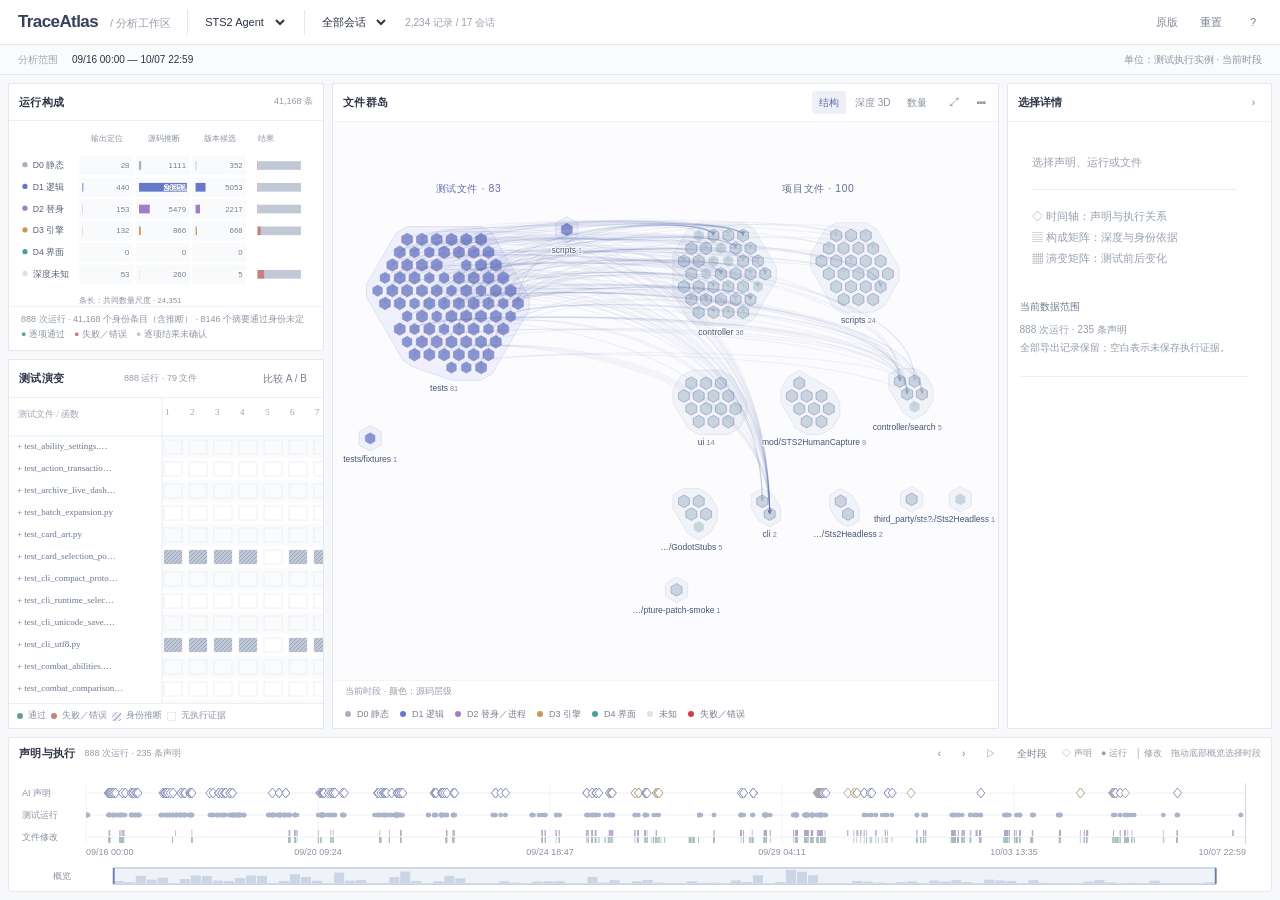
==== TraceAtlas/review.html @ f857d5bc "第一轮修改 第一轮修改" ====
<!doctype html>
<html lang="zh-CN">
<head>
  <meta charset="utf-8"><meta name="viewport" content="width=device-width,initial-scale=1">
  <title>TraceAtlas · Analysis Workspace</title>
  <link rel="stylesheet" href="style.css"><link rel="stylesheet" href="redesign.css"><link rel="stylesheet" href="review.css">
</head>
<body class="review-workspace">
  <header class="review-top"><a class="wordmark" href="review.html">TraceAtlas<span> / 分析工作区</span></a><select id="review-dataset" aria-label="数据集"><option value="sts2">STS2 Agent</option><option value="sszx">sszx_vs_zz</option></select><select id="review-session" aria-label="会话"></select><span id="data-counts"></span><div class="top-spacer"></div><a href="index.html" id="original-link">原版</a><button id="review-reset">重置</button><button id="review-help" aria-label="操作说明">?</button></header>
  <div class="review-context"><span class="context-label">分析范围</span><span id="scope-label">全部运行</span><span id="selection-label"></span><button id="clear-selection" hidden>清除选择 ×</button><span class="context-unit" id="unit-label"></span></div>
  <main class="research-grid">
    <section class="panel composition-panel"><div class="head"><h2>运行构成</h2><span id="composition-total"></span><button class="quiet" id="clear-filter" hidden>清除筛选</button></div><div id="composition"></div><div class="composition-foot" id="composition-note"></div></section>
    <section class="panel evolution-panel"><div class="head"><h2>测试演变</h2><span id="evolution-count"></span><button class="quiet" id="compare-toggle">比较 A / B</button></div><div id="comparison" hidden></div><div id="evolution" class="evolution-scroll" tabindex="0" aria-label="测试与运行矩阵，滚动查看更多运行"></div><div class="matrix-key"><i class="dot pass"></i>通过 <i class="dot fail"></i>失败／错误 <i class="matrix-inferred"></i>身份推断 <i class="matrix-empty"></i>无执行证据</div></section>
    <section class="panel map-panel"><div class="head"><h2>文件群岛</h2><span id="map-caption"></span><div class="top-spacer"></div><div class="map-modes"><button data-map-mode="structure" aria-pressed="true">结构</button><button data-map-mode="depth" aria-pressed="false">深度 3D</button><button data-map-mode="count" aria-pressed="false">数量</button></div><button id="map-zoom" class="quiet" title="放大地图">⤢</button><details class="map-options"><summary aria-label="地图显示设置">⋯</summary><div><label><input id="show-refs" type="checkbox" checked>引用关系</label><label><input id="show-types" type="checkbox" checked>类型颜色</label><button id="map-fit">适配地图</button><button id="clear-file">取消文件选择</button></div></details></div><div class="plot-scroll map-scroll" id="file-map"></div><div id="map-metric-caption"></div><div id="map-profile" hidden></div><div class="foot" id="map-legend"></div></section>
    <section class="panel inspector-panel"><div class="head"><h2>选择详情</h2><span id="detail-kind"></span><button id="inspector-toggle" class="quiet" title="收起详情">›</button></div><div id="detail"></div></section>
    <section class="panel time-panel"><div class="head"><h2>声明与执行</h2><span id="timeline-range"></span><div class="top-spacer"></div><button id="time-previous" class="quiet" title="上一条声明">‹</button><button id="time-next" class="quiet" title="下一条声明">›</button><button id="map-play" class="quiet" title="按运行播放">▷</button><button id="time-all" class="quiet">全时段</button><span class="time-legend">◇ 声明　● 运行　│ 修改　拖动底部概览选择时段</span></div><div id="timeline"></div><div id="time-overview" tabindex="0" aria-label="拖动选择时间范围"></div></section>
  </main>
  <div id="chart-tooltip" class="chart-tooltip" hidden></div>
  <dialog id="review-guide"><div class="head"><h2>分析工作区</h2><button id="close-help">关闭</button></div><div class="guide-content"><p>底部拖动概览选择时段，点菱形查看 AI 声明，点运行选择一批执行记录。声明与运行的连接表示候选关系。</p><p>左上矩阵：行表示测试深度，列表示身份依据，条长为实例数。点格子联动地图；未知深度不会归入 D0。</p><p>左下矩阵：列是按时间排序的运行，行按文件聚合。点行名展开函数，点列选择运行，Shift＋点列设为 A。斜线表示推断身份，空白表示没有该条执行证据。</p><p>选中地图文件后，构成图和演变矩阵显示与它相关的测试。右侧显示相同口径的摘要、实例和引用来源。</p><p>数量单位：实例 = 一次运行中的测试身份条目；同一身份重复运行重复计数。集合比较按测试名去重。源码或邻近版本推断不证明该实例通过；静态调用也不等于动态覆盖。</p><p>尚未定位身份的摘要数量单独列出。新版本保留所有可关联到当前项目轮次的声明，不要求声明先映射到地图。</p></div></dialog>
  <noscript>请启用 JavaScript。</noscript>
  <script src="dataset.js"></script><script src="dataset-sts2.js"></script><script src="pytest-depth-data.js"></script>
  <script src="model.js"></script><script src="test-evidence.js"></script><script src="atlas.js"></script><script src="map-3d.js"></script><script src="map-view.js"></script><script src="review-data.js"></script><script src="review-app.js"></script>
</body></html>
---- TraceAtlas/style.css ----
:root{color-scheme:light;--ink:#20283b;--muted:#57647b;--line:#dce1ea;--paper:#fff;--bg:#f2f4f8;--brand:#454bb2;--brand-bg:#eeeffd;--edit:#7955c4;--pass:#0d8466;--fail:#bf3c49;--blocked:#b5650b;--unknown:#788294;--pending:#3573bb;--mixed:#996014;--skipped:#737283;--mono:Consolas,"Cascadia Mono",monospace}
*{box-sizing:border-box}
body{margin:0;background:var(--bg);color:var(--ink);font:14px/1.5 "Segoe UI","Microsoft YaHei",sans-serif}
button,select,input{font:inherit}
button,select,input[type=search]{min-height:34px;border:1px solid var(--line);color:var(--ink);border-radius:7px;background:#fff;padding:4px 10px}
button{cursor:pointer}button:hover{border-color:var(--brand);background:var(--brand-bg)}button:disabled{opacity:.55;cursor:default}
button:focus-visible,select:focus-visible,input:focus-visible,summary:focus-visible,[role=button]:focus-visible{outline:2px solid var(--brand);outline-offset:2px}
[hidden]{display:none!important}
h1,h2,h3,p{margin:0}h1{font-size:21px;line-height:1.22}h2{font-size:17px}h3{font-size:14px}
p,.muted{color:var(--muted)}
.top{background:#202741;color:white;display:flex;justify-content:space-between;gap:12px;align-items:center;padding:14px max(20px,calc((100vw - 1560px)/2));border-bottom:3px solid #767be0}
.brand,.top-right,.controls,.record-controls{display:flex;align-items:center;gap:10px}.brand p{color:#c4cae5;font-size:12px}.brand-mark{display:grid;place-items:center;background:#3c4670;border-radius:10px;width:40px;height:40px;font-size:25px}.top-right{flex-wrap:wrap;justify-content:flex-end}.top-right button{background:#303955;border-color:#5d6787;color:white}.live{font-size:12px;color:#c4cae5}
main{max-width:1600px;margin:auto;padding:16px 20px 28px}
.summary{display:grid;grid-template-columns:repeat(5,1fr);gap:10px;margin-bottom:14px}.metric{border:1px solid var(--line);border-radius:10px;background:var(--paper);padding:10px 14px;min-width:0}.metric strong{display:block;font-size:24px;line-height:1.16;font-variant-numeric:tabular-nums}.metric span{font-size:12px;color:var(--muted)}
.panel{background:var(--paper);border:1px solid var(--line);border-radius:12px;min-width:0;overflow:hidden}.head{display:flex;justify-content:space-between;gap:10px;align-items:flex-start;padding:12px 15px;border-bottom:1px solid var(--line)}.head p{font-size:12px;margin-top:2px}.controls{justify-content:flex-end;flex-wrap:wrap}.controls label{font-size:12px;color:var(--muted);white-space:nowrap}.controls select{max-width:180px}
.plot-scroll{overflow:auto;background:#fcfcfe}.plot-scroll svg{min-width:760px;display:block;width:100%;height:auto}.map-scroll{max-height:480px}.map-scroll svg{min-width:450px}
.foot{display:flex;gap:8px 15px;align-items:center;flex-wrap:wrap;border-top:1px solid var(--line);padding:8px 15px;color:var(--muted);font-size:12px}
.key{display:inline-flex;align-items:center;gap:6px;white-space:nowrap}.swatch{width:11px;height:11px;border-radius:50%;background:var(--unknown);display:inline-block}.swatch.edit{width:4px;height:12px;background:var(--edit);border-radius:2px}.swatch.other{width:6px;height:6px;background:#a7b2c4}.swatch.target{background:#5262c9}.swatch.diagnostic{background:#d69e45}.swatch.pin{border:2px solid #327da5;background:transparent}.swatch.mention{background:#e1e6ed}.swatch.outline{border:2px solid var(--edit);background:transparent}
.pass{--tone:var(--pass)}.fail{--tone:var(--fail)}.blocked{--tone:var(--blocked)}.unknown{--tone:var(--unknown)}.pending{--tone:var(--pending)}.mixed{--tone:var(--mixed)}.skipped{--tone:var(--skipped)}
.swatch.pass,.swatch.fail,.swatch.blocked,.swatch.pending,.swatch.mixed,.swatch.skipped{background:var(--tone)}
.status{display:inline-flex;gap:5px;align-items:center;font-size:12px;font-weight:650;color:var(--tone)}.status::before{content:"";width:8px;height:8px;border-radius:50%;background:var(--tone)}
.workbench{display:grid;grid-template-columns:minmax(0,1.12fr) minmax(0,1fr);gap:14px;margin-top:14px;align-items:start}.detail-panel{margin-top:14px}
.events-panel{border-top:1px solid var(--line)}summary{cursor:pointer;padding:10px 15px;font-weight:600}summary span{color:var(--muted);font-weight:400;font-size:12px}.record-controls{padding:0 15px 8px;flex-wrap:wrap}.record-controls input{flex:1;min-width:200px}.records-list{max-height:340px;overflow:auto;border-top:1px solid var(--line)}.record{display:grid;grid-template-columns:minmax(78px,auto) minmax(90px,auto) 1fr;gap:10px;text-align:left;border:0;border-bottom:1px solid #eceff4;border-radius:0;width:100%;padding:6px 15px;min-height:30px}.record span:last-child{white-space:nowrap;text-overflow:ellipsis;overflow:hidden;color:var(--muted)}.record .rec-key{font:12px var(--mono);align-self:center}.record.selected,.run-card.selected{background:var(--brand-bg);border-color:#9a9fe4}
.matrix{padding:10px 14px;max-height:440px;overflow:auto}.matrix-scroll{overflow:auto}.matrix table{width:100%;border-collapse:collapse;min-width:380px}.matrix th,.matrix td{padding:6px 8px;border-bottom:1px solid #eceff5;text-align:left;vertical-align:top;font-size:12px}.matrix th{font-weight:650;white-space:nowrap}.matrix td button{font-size:12px;min-height:27px;padding:1px 7px}.group-name{max-width:220px;overflow-wrap:anywhere}.micro{display:flex;gap:4px;align-items:center;flex-wrap:wrap;min-width:65px}.micro i{width:7px;height:10px;border-radius:2px;background:var(--tone);display:block}.micro b{margin-left:3px}.section-label{font-weight:650;margin:0 0 7px}.run-strip{display:flex;align-items:stretch;gap:8px;overflow:auto;padding:1px 1px 7px}.run-card{min-width:100px;text-align:left;display:grid;gap:3px}.run-card.pinned{box-shadow:inset 0 -3px #327da5}.run-card .ref{font:12px var(--mono);color:var(--muted)}.matrix-actions{display:flex;align-items:center;gap:8px;margin:6px 0;flex-wrap:wrap}
.change.same{background:#eef2f7}.change.changed{background:#fff1d8;color:#7a4800}.change.unknown{background:repeating-linear-gradient(135deg,#fafbfe 0 5px,#eceff5 5px 7px)}.change{display:inline-block;padding:2px 5px;border-radius:4px;white-space:nowrap}.cell-value{max-width:250px;overflow-wrap:anywhere}.observations td:first-child{min-width:170px}.notice,.empty{padding:12px 15px;color:var(--muted)}.matrix .empty{padding:6px 0}.section-note{font-size:12px;margin:6px 0 8px}
.detail{padding:12px 15px}.detail-grid{display:grid;grid-template-columns:repeat(3,minmax(0,1fr));gap:8px;margin:9px 0}.fact{padding:8px;background:#f4f6fa;border-radius:6px;min-width:0;overflow-wrap:anywhere}.fact span{display:block;font-size:12px;color:var(--muted)}.detail details{margin:7px 0;border:1px solid var(--line);border-radius:7px}.detail summary{padding:7px 10px}.detail pre{padding:9px 11px;margin:0;max-height:320px;overflow:auto;background:#f5f7fb;white-space:pre-wrap;overflow-wrap:anywhere;font:12px/1.55 var(--mono)}.detail ul{margin:8px 0;padding-left:20px}.detail .controls{justify-content:flex-start}.file-list{max-height:245px;overflow:auto}.file-list button{max-width:100%;overflow-wrap:anywhere}
svg text{font:12px "Segoe UI","Microsoft YaHei",sans-serif;fill:var(--muted);user-select:none}svg .axis{font:11px var(--mono)}svg .row-name{fill:var(--ink);font-weight:650}svg .click{cursor:pointer}svg .click:hover .mark,svg .click:focus-visible .mark{stroke:#202741;stroke-width:1.7}svg .group-label{font-size:11px;font-weight:700;fill:#273656}svg .file-cell:hover,svg .file-cell:focus-visible{stroke:#11172b;stroke-width:2.7}
dialog{border:1px solid var(--line);border-radius:12px;width:min(560px,90vw);padding:0 0 10px;box-shadow:0 15px 60px #21294950}dialog::backdrop{background:#18203a70}dialog p{padding:9px 15px}footer{font-size:12px;color:var(--muted);margin-top:13px}
@media(max-width:1000px){.head{flex-wrap:wrap}.controls{justify-content:flex-start}.workbench{grid-template-columns:1fr}}
@media(max-width:640px){main{padding:11px}.top{padding:10px}.summary{grid-template-columns:repeat(2,1fr);gap:6px}.metric{padding:8px}.metric strong{font-size:19px}.detail-grid{grid-template-columns:1fr}.record{grid-template-columns:72px 75px 1fr}.head{padding:10px}.top-right{gap:5px}}

/* Desktop workbench: the browser is the canvas; long content scrolls within panels. */
html,body{height:100%;height:100dvh;overflow:hidden}
body{display:flex;flex-direction:column}
.top{flex:0 0 52px;min-height:52px;padding:7px 16px}
.brand-mark{width:33px;height:33px;font-size:23px}
h1{font-size:18px}.brand p{font-size:11px}
main{flex:1;min-height:0;width:100%;max-width:none;margin:0;padding:9px 12px 7px;display:grid;gap:8px;grid-template-columns:minmax(0,1.22fr) minmax(0,1fr) minmax(0,.92fr);grid-template-rows:48px minmax(0,1.06fr) minmax(0,1fr) 17px;grid-template-areas:"summary summary summary" "timeline timeline timeline" "compare map detail" "footer footer footer"}
.summary{grid-area:summary;margin:0;gap:8px;grid-template-columns:repeat(5,minmax(0,1fr))}
.metric{padding:5px 11px;border-radius:8px;display:flex;gap:10px;align-items:center}.metric strong{font-size:22px;flex-shrink:0}.metric span{font-size:11px;line-height:1.35}
.workbench{display:contents}
.timeline-panel{grid-area:timeline}.compare-panel{grid-area:compare}.map-panel{grid-area:map}.detail-panel{grid-area:detail;margin:0}
.panel{min-height:0;display:flex;flex-direction:column;border-radius:9px}
.panel>.head{flex:none;padding:7px 10px;gap:8px;flex-wrap:nowrap;min-height:48px}
.head>div:first-child{min-width:0}.head h2{font-size:14px;white-space:nowrap}.head p{font-size:11px;margin:1px 0 0;line-height:1.35}
.controls{gap:6px}.controls select{max-width:166px;font-size:12px}.controls label{font-size:11px}
button,select,input[type=search]{min-height:28px;padding:3px 7px;font-size:12px}
.panel-tools{display:flex;gap:4px;flex-shrink:0;align-items:center}
.panel-tools>button{font-size:11px;white-space:nowrap}
.icon-button{min-width:25px;width:25px;padding:1px;font-weight:650}
.plot-scroll{min-height:0;flex:1;overscroll-behavior:contain;scrollbar-gutter:stable}
#plot svg{min-width:850px}
.map-scroll{max-height:none}.map-scroll svg{min-width:340px}
.foot{flex:none;padding:4px 9px;gap:3px 10px;font-size:11px;line-height:1.35}
.events-panel{flex:none;max-height:52%;overflow:auto;overscroll-behavior:contain}
.events-panel>summary{padding:4px 10px;font-size:12px}
.records-list{max-height:140px}.record-controls{padding:0 10px 5px}.record{padding:4px 10px}
#compare,#detail{flex:1;min-height:0;overflow:auto;overscroll-behavior:contain;scrollbar-gutter:stable}
.matrix{max-height:none;overflow:visible;padding:8px 10px}
.matrix table{min-width:310px}.matrix th,.matrix td{padding:4px 5px;font-size:11px}
.run-card{min-width:87px;padding:4px 6px}.run-card .ref{font-size:11px}.run-card small{font-size:11px}.section-note{font-size:11px}
.detail{padding:8px 10px}.detail-grid{grid-template-columns:1fr;gap:5px;margin:7px 0}.fact{padding:5px 7px;font-size:12px}.fact span{font-size:11px}.detail pre{max-height:170px;font-size:11px}.detail .controls{flex-wrap:wrap}
.detail .controls h3{font-size:12px}.detail .controls span{font-size:11px}.detail details{margin:5px 0}
.empty{font-size:12px;padding:10px}
footer{grid-area:footer;margin:0;font-size:11px;line-height:17px;white-space:nowrap;overflow:hidden;text-overflow:ellipsis}
dialog{width:min(800px,92vw);max-height:88dvh;overflow:hidden;padding:0;display:none;flex-direction:column}
dialog[open]{display:flex}
dialog .head{padding:10px 14px;align-items:center}
dialog form{flex:none}.guide-tabs{display:flex;gap:6px;padding:9px 14px;border-bottom:1px solid var(--line);flex-wrap:wrap;flex:none}
.guide-tabs button[aria-pressed=true]{background:var(--brand);color:white;border-color:var(--brand)}
.guide-content{padding:12px 16px 18px;overflow:auto;min-height:0;font-size:13px}
.guide-content h3{margin:0 0 7px;font-size:15px}.guide-content p{padding:0;margin:8px 0;color:var(--ink)}
.guide-content ol{padding-left:21px;margin:8px 0}.guide-content li{margin:6px 0}
.guide-content table{border-collapse:collapse;width:100%;margin:9px 0}.guide-content th,.guide-content td{border-bottom:1px solid var(--line);text-align:left;padding:7px 8px;vertical-align:top}.guide-content th{background:#f4f6fa}
.guide-content .guide-note{border-left:3px solid var(--brand);background:#f1f2fc;padding:8px 11px;color:#3b4662}
.legend-mark{display:inline-flex;width:14px;height:14px;border-radius:50%;align-items:center;justify-content:center;font-size:10px;font-weight:700;color:white;vertical-align:middle;margin-right:5px;background:var(--tone,var(--unknown))}
.legend-mark.unknown{background:white;border:1.5px solid var(--unknown)}
.legend-edit{display:inline-block;width:4px;height:14px;background:var(--edit);border-radius:1px;vertical-align:middle;margin:0 10px 0 5px}
.legend-other{display:inline-block;width:5px;height:5px;background:#aeb8ca;border-radius:50%;vertical-align:middle;margin:0 9px 0 5px}
.legend-link{display:inline-block;width:22px;border-top:1px dashed #8b98b6;vertical-align:middle;margin-right:5px}
.swatch.unknown{background:white;border:1.5px solid var(--unknown)}
.panel.is-zoomed{position:fixed;inset:12px;z-index:41;box-shadow:0 12px 70px #151e4960}
body.panel-focused::after{content:"";position:fixed;inset:0;background:#20274166;z-index:40}
body:has(dialog[open]) .panel.is-zoomed{z-index:41}
@media(max-width:1150px){.panel>.head{flex-wrap:wrap;min-height:46px}.controls{justify-content:flex-start;gap:4px}.metric{gap:6px;padding:5px 8px}.metric strong{font-size:20px}.map-scroll svg{min-width:320px}}
@media(max-width:760px){main{padding:6px;gap:6px;grid-template-rows:48px minmax(0,1fr) minmax(0,1fr) 17px;grid-template-columns:minmax(0,1.1fr) minmax(0,1fr);grid-template-areas:"summary summary" "timeline map" "compare detail" "footer footer"}.summary{gap:4px}.metric{display:block;padding:4px;overflow:hidden}.metric strong{font-size:17px}.metric span{font-size:9px}.top{padding:6px 10px}.top-right{gap:4px}.live{display:none}.head p{font-size:10px}.panel-tools{gap:3px}.controls label{font-size:10px}.controls select{max-width:130px}.panel.is-zoomed{inset:6px}.top-right button{font-size:11px}}
---- TraceAtlas/redesign.css ----
body{font:12px/1.5 "Segoe UI","Microsoft YaHei",sans-serif}
.top{flex:0 0 58px;min-height:58px;padding:6px 14px;background:var(--paper);color:var(--ink);border-bottom:1px solid #dce1ea;gap:22px}
.brand{flex:none;gap:8px}.brand-mark{background:transparent;border:1px solid #767be0;color:var(--brand);width:25px;height:25px;border-radius:50%;font-size:18px}
h1{font:22px/1.15 Georgia,"Times New Roman",serif;font-weight:400;letter-spacing:-.6px}
.brand p{color:var(--muted);font-size:10px;letter-spacing:2px}
.top-right{gap:8px;flex:none}.top-right #project{font:11px var(--mono);color:var(--muted)}
.top-right .live{display:none}.top-right button{color:var(--ink);background:transparent;border-color:#dce1ea}
.summary{display:flex;gap:0;flex:1;margin:0;min-width:0;height:auto}
.metric{background:transparent;border:0;border-left:1px solid var(--line);border-radius:0;display:flex;flex-direction:column;align-items:flex-start;justify-content:center;gap:0;padding:0 16px}
.metric strong{font-size:15px;font-weight:650;line-height:1.25}.metric span{font-size:10px;color:var(--muted);letter-spacing:1px}
main{padding:7px;gap:7px;grid-template-columns:minmax(300px,.94fr) minmax(0,1.65fr) minmax(235px,.79fr);grid-template-rows:minmax(0,1fr) minmax(0,1fr);grid-template-areas:"timeline map detail" "compare map detail"}
.panel{border-radius:4px;border-color:#dce1ea;box-shadow:0 1px 2px #21294912;background:var(--paper)}
.panel>.head{padding:8px 10px;min-height:45px;border-color:var(--line);align-items:center;gap:7px}
.head h2{font-size:13px;font-weight:650}.head h2::before{display:inline-block;color:#788294;font:10px Georgia,serif;margin-right:7px}
.timeline-panel h2::before{content:"1"}.compare-panel h2::before{content:"2"}.map-panel h2::before{content:"3"}.detail-panel h2::before{content:"4"}
.head p{display:none}
.timeline-panel>.head{display:block}.timeline-panel .controls{justify-content:flex-start;gap:5px;margin-top:7px}
.timeline-panel .controls label{font-size:0}.timeline-panel .controls select{font-size:10px;padding:1px 3px;max-width:113px;min-height:23px}
.timeline-panel .controls button{font-size:10px;min-height:23px}
.timeline-panel .controls #reset{margin-left:auto}
button,select,input[type=search]{border-radius:3px;border-color:#dce1ea;background:#ffffff;min-height:25px;font-size:11px}
.icon-button{width:21px;min-width:21px;font-weight:400}.panel-tools{gap:4px}.panel-tools>button{font-size:10px}
.plot-scroll{background:#ffffff}
#plot svg{min-width:0;width:100%;background:#ffffff}
#plot svg .row-name{font-size:9px;font-weight:400;fill:#57647b}
#plot svg .axis{font-size:9px;fill:#788294}
#plot svg text{font-size:10px}
#plot svg>rect{fill:#ffffff}
#plot svg>rect:nth-of-type(even){fill:#f7f8fc}
.foot{border-color:var(--line);font-size:10px;gap:4px 9px;padding:5px 9px;color:var(--muted)}
.legend-mark{width:10px;height:10px;font-size:8px;margin-right:2px}
.events-panel>summary{font-size:10px;padding:5px 10px;font-weight:400;color:#57647b}.events-panel{border-color:var(--line)}
.swatch{width:9px;height:9px}.swatch.outline{border-color:var(--edit)}.swatch.target{background:#6674d3}.swatch.diagnostic{background:#d4a355}.swatch.mention{background:#dfe5ee}
.map-scroll{overflow:hidden;scrollbar-gutter:auto;background:#fcfcfe;position:relative}
.map-scroll svg{min-width:0;width:100%;height:100%;display:block;touch-action:none;cursor:grab}
.map-3d-canvas{position:absolute;inset:0;display:block;width:100%;height:100%;pointer-events:none}
.map-scroll .map-ground{position:absolute;inset:0;pointer-events:none}
.map-scroll .map-interaction{position:relative;z-index:1}
.map-raised [data-file]{pointer-events:none}
.map-scroll .over-column,.map-scroll .over-column .click{cursor:pointer}
.map-island-count{font:600 12px "Segoe UI",sans-serif;fill:#495f88}
.map-island-link:hover path,.map-island-link:focus-visible path{stroke:#5381ba26;stroke-width:9}
.map-file-link:hover .map-link-stroke{stroke:#344884;stroke-width:2;opacity:1}
.map-hover-label{position:absolute;z-index:2;pointer-events:none;white-space:pre-line;overflow-wrap:anywhere;max-width:min(285px,90%);padding:5px 8px;border:1px solid #dce1ea;border-radius:4px;background:#fcfcfe;color:#253563;box-shadow:0 2px 8px #25356325;font-size:11px}
.map-file-mesh:focus-visible{outline:none}
.map-file-mesh:focus-visible .file-cell{stroke:#253563;stroke-width:2}
.map-scroll svg:active{cursor:grabbing}
.island-link{stroke:#8997c2;stroke-opacity:.55;fill:none}
.island-label{font-size:11px;fill:#465475;paint-order:stroke;stroke:#fcfcfe;stroke-width:3px;stroke-linejoin:round}
.island-count{font-size:9px;fill:#788294}
.file-reference{stroke:#5262c9;stroke-width:1.8;fill:none;opacity:.9}
.file-reference:hover{stroke:#202741;stroke-width:3}
.reference-toggle{font-size:10px;color:var(--muted);display:flex;align-items:center;gap:2px}.reference-toggle input{accent-color:var(--brand);margin:0}
.map-timeline{padding:5px 10px 6px;border-bottom:1px solid var(--line);background:#fbfcfe}.map-time-top{display:flex;justify-content:space-between;align-items:center;font-size:10px;color:var(--muted);margin-bottom:3px}.map-time-top strong{font-weight:600;color:var(--ink)}.map-time-row{display:flex;align-items:center;gap:6px}.map-range-wrap{position:relative;flex:1;min-width:60px;height:21px}.map-time-row input[type=range]{width:100%;height:16px;accent-color:#5262c9}.map-time-ticks{position:absolute;left:7px;right:7px;bottom:0;height:7px;pointer-events:none}.map-time-tick{position:absolute;bottom:0;width:3px;height:7px;background:#5262c9;border-radius:2px;transform:translateX(-1.5px);box-shadow:0 0 0 1px #fff}.map-time-row button{font-size:10px;min-height:21px;padding:1px 6px}.map-time-row select{font-size:10px;min-height:22px;max-width:126px;padding:1px 3px}.map-time-hint{font-size:9px;color:var(--muted);white-space:nowrap;overflow:hidden;text-overflow:ellipsis;margin-top:2px}.swatch.type-assertion{background:#5262c9}.swatch.type-mock{background:#aa66c9}.swatch.type-engine{background:#c97836}
.heatmap-wrap{padding:5px 6px;overflow:auto}
.heat-axis{font-size:10px;fill:#788294}.heat-label{font-size:10px;fill:#465475}
.heat-cell{transition:stroke .1s}.click:hover .heat-cell{stroke:#454bb2;stroke-width:1.5}
.heat-legend{display:flex;flex-wrap:wrap;gap:10px;padding:5px 12px;font-size:10px;color:var(--muted)}
.heat-legend span{display:flex;align-items:center;gap:4px}.heat-legend i{display:inline-block;width:8px;height:8px;border-radius:1px}
.selection-bar{padding:7px 10px;border-top:1px solid var(--line);display:flex;gap:8px;align-items:center;flex-wrap:wrap;font-size:11px}
.selection-bar button{font-size:10px;min-height:23px}
.compare-drill{border-top:1px solid var(--line)}
.compare-drill>summary{font-size:11px;padding:6px 10px;font-weight:500}
.compare-drill>.matrix-scroll{padding:0 8px}.compare-drill svg text{font-size:11px}
.compact-table{width:100%;border-collapse:collapse;font-size:10px}
.compact-table th,.compact-table td{padding:5px 7px;border-bottom:1px solid #e4e8f1;text-align:left;overflow-wrap:anywhere}
.compact-table th{font-weight:500}.compact-table .cell-value{max-width:130px}
.observation-cell{display:block;width:14px;height:14px;border-radius:2px}
.observations td:first-child{min-width:140px}
#compare,#detail{background:var(--paper)}
.detail-panel .head{min-height:45px;align-items:center}
.detail .empty,.empty{font-size:12px;color:#788294;padding:16px}
.empty h3{font:14px Georgia,"Microsoft YaHei",serif;color:#465475;margin:10px 0 9px}
.detail{font-size:11px;padding:10px}.detail pre{background:#f4f6fa;border-radius:2px;font-size:10px;line-height:1.6}
.fact{background:#f4f6fa;border-radius:2px;font-size:11px}.fact span{font-size:10px}
.detail details{border-color:var(--line);border-radius:3px}
.detail summary{font-size:11px;font-weight:400}.detail .section-note{font-size:10px}
.status{font-size:10px}.status::before{width:7px;height:7px}
.reference-entry{padding:12px 0;border-bottom:1px solid var(--line);font-size:11px;overflow-wrap:anywhere}
.reference-entry p{margin:5px 0}.ref-arrow{color:var(--brand)}
footer{display:none}
dialog{background:var(--paper);border-color:#dce1ea;border-radius:5px}
.guide-tabs{border-color:var(--line)}.guide-content th{background:#f4f6fa}
.guide-content .guide-note{background:#eeeffd;border-color:#454bb2}
.panel.is-zoomed{inset:9px}
@media(min-width:1700px){main{grid-template-columns:minmax(370px,1fr) minmax(0,1.9fr) minmax(300px,.86fr)}}
@media(max-width:1100px){.metric{padding:0 8px}.metric strong{font-size:13px}.top{gap:12px}.top-right #project{display:none}.timeline-panel .controls select{max-width:100px}.panel>.head{flex-wrap:nowrap}}
@media(max-width:800px){main{grid-template-columns:minmax(0,1fr) minmax(0,1fr);grid-template-areas:"timeline map" "compare detail"}.top{gap:8px;padding:6px 9px}.metric{padding:0 6px}.metric strong{font-size:12px}.metric span{font-size:9px}h1{font-size:18px}.brand p{font-size:9px}.brand-mark{display:none}.top-right button{font-size:10px}}

/* Original blue-violet identity; compact layout retained. */
.top{background:#202741;color:#fff;border-bottom:3px solid #767be0}
.brand-mark{background:#3c4670;color:#d6d9ff;border-color:#767be0}
.brand p,.top-right #project,.metric span{color:#c4cae5}
.top-right button{background:#303955;color:#fff;border-color:#5d6787}
.metric{border-left-color:#515b7c}

/* Separate depth from the number of distinct related test files. */
#dataset-select{max-width:140px;font-size:11px}#project{display:none}
.map-encoding{display:flex;gap:8px;align-items:center;padding:6px 9px;border-bottom:1px solid var(--line);flex-wrap:wrap;background:#fff}
.map-modes{display:flex;gap:0;border:1px solid #dce1ea;border-radius:4px;overflow:hidden}.map-modes button{border:0;border-radius:0;min-height:23px;font-size:10px;padding:2px 9px;color:#68748a}.map-modes button[aria-pressed=true]{background:#e9ecf9;color:#3f4ea4;font-weight:600}.map-encoding select{font-size:10px;min-height:23px;max-width:103px}#map-metric-caption{font-size:9px;color:#7c879a;margin-left:auto}
.map-region-label{font:600 13px "Segoe UI","Microsoft YaHei",sans-serif;fill:#60708b;letter-spacing:1px}.map-region-label.test{fill:#646bad}.map-bundle:hover path:first-of-type{stroke:#5362b4;opacity:.85}.bundle-count{font:10px "Segoe UI",sans-serif;fill:#60709a}.cell-count{font:600 9px "Segoe UI",sans-serif;fill:#243456;paint-order:stroke;stroke:#fff;stroke-width:2px}.map-file:hover .file-cell{stroke:#344884;stroke-width:2}.map-file-link:hover{stroke:#344884;stroke-width:2.5}
.map-profile{padding:7px 10px;border-top:1px solid var(--line);background:#fff;flex:none}.profile-label{font-size:10px;color:#69778e;display:flex;justify-content:space-between;gap:10px;white-space:nowrap;overflow:hidden}.profile-label strong{font-size:10px;flex:none;font-weight:500}.depth-strip{height:9px;display:flex;gap:2px;margin-top:5px;border-radius:2px;overflow:hidden;background:#f0f2f7}.depth-strip span{display:flex;justify-content:center;align-items:center;font-size:8px;line-height:9px;color:#fff;min-width:2px}.file-metrics{margin-bottom:12px}.file-metrics .detail-grid{grid-template-columns:1fr 1fr}

.map-scroll .island-label{font-size:14px}.map-scroll .island-count{font-size:12px}.map-region-label{font-size:17px}
.map-region-label{paint-order:stroke;stroke:#fcfcfe;stroke-width:4px}
---- TraceAtlas/review.css ----
:root{--ink:#2d3545;--muted:#78818e;--line:#e4e7ed;--bg:#f7f8fa;--brand:#626eab;--mono:Consolas,"Cascadia Mono",monospace}
.review-workspace{background:var(--bg);font:12px/1.5 "Segoe UI","Microsoft YaHei",sans-serif;color:var(--ink)}
.review-top{display:flex;gap:16px;align-items:center;height:45px;flex:none;padding:0 18px;background:#fff;border-bottom:1px solid var(--line)}.wordmark{font-size:17px;letter-spacing:-.6px;font-weight:600;color:#34405c;text-decoration:none}.wordmark span{font-weight:400;font-size:11px;letter-spacing:0;color:#989eab;margin-left:9px}.review-top select{max-width:180px;border:0;border-left:1px solid var(--line);border-radius:0;background:transparent;font-size:11px;padding-left:13px}.review-top a:not(.wordmark){font-size:11px;color:#858c98;text-decoration:none}.review-top button,.quiet{border:0!important;background:transparent!important;color:#7a8292;padding:2px 6px;min-height:23px;font-weight:400}.review-top button:hover,.quiet:hover{color:#4d5c9b;background:#f2f3f8!important}.top-spacer{flex:1}#data-counts{font-size:10px;color:#9ba1ad}
.review-context{height:30px;flex:none;display:flex;align-items:center;gap:14px;padding:0 18px;background:#fafbfc;border-bottom:1px solid var(--line);font-size:10px;min-width:0}.context-label{color:#a0a6b0}.context-unit{margin-left:auto;color:#8d96a4}.review-context button{min-height:20px;font-size:10px;border:0;background:transparent;color:#6979ac}#selection-label{color:#6878a8;max-width:40vw;overflow:hidden;text-overflow:ellipsis;white-space:nowrap}
main.research-grid{display:grid;flex:1;min-height:0;padding:8px;gap:8px;grid-template-columns:minmax(285px,25%) minmax(0,1fr) minmax(250px,21%);grid-template-rows:minmax(220px,.84fr) minmax(220px,1.16fr) 155px;grid-template-areas:"composition map inspector" "evolution map inspector" "time time time"}
.research-grid .panel{border:1px solid var(--line);border-radius:2px;box-shadow:none;background:#fff;min-width:0;min-height:0;overflow:hidden;margin:0;display:flex;flex-direction:column}.research-grid .panel>.head{display:flex;min-height:37px;padding:7px 10px;gap:9px;align-items:center;flex:none;border-bottom:1px solid #eef0f3}.research-grid .head h2{font-size:11px;font-weight:600;letter-spacing:.3px;white-space:nowrap}.research-grid h2::before{display:none!important}.research-grid .head span{font-size:9px;color:#959caa}.research-grid .head button{font-size:10px}.composition-panel{grid-area:composition}.evolution-panel{grid-area:evolution}.research-grid .map-panel{grid-area:map}.inspector-panel{grid-area:inspector}.time-panel{grid-area:time}
#composition{flex:1;min-height:0;overflow:auto;padding:0 9px}#composition svg{width:100%;min-height:190px;height:100%;display:block}.composition-foot{font-size:9px;color:#8f97a5;line-height:1.65;padding:5px 12px 8px;border-top:1px solid #f1f2f5;flex:none}.chart-subtitle{font-size:9px;fill:#8a92a1}.chart-label{font-size:10px;fill:#586377}.chart-value{font-size:9px;fill:#6f7b8e;font-variant-numeric:tabular-nums}.chart-axis{stroke:#edf0f5;stroke-width:1}.composition-cell{cursor:pointer}.composition-cell:hover .cell-background{fill:#f1f3fa}
.research-grid .map-panel>.head{flex-wrap:wrap}.research-grid .map-panel .head #map-caption{display:none}.research-grid .map-scroll{flex:1;min-height:0;background:#fcfcfe;max-height:none;overflow:hidden}.map-modes{border:0;gap:2px}.map-modes button{font-size:10px;min-height:23px;background:transparent;padding:2px 7px;color:#8b93a2;border-radius:2px}.map-modes button[aria-pressed=true]{background:#eef0f8;color:#5d6ba5;font-weight:500}.map-options{position:relative}.map-options summary{font-size:16px;line-height:20px;list-style:none;padding:0 3px;cursor:pointer;color:#929baa}.map-options>div{position:absolute;z-index:20;right:0;top:25px;background:white;border:1px solid var(--line);box-shadow:0 3px 10px #26304712;width:145px;padding:10px;display:flex;gap:10px;flex-direction:column}.map-options label{font-size:11px;color:#68758b}.map-options input{accent-color:#6877b1}#map-metric-caption{font-size:9px;color:#959daa;padding:4px 12px;text-align:left;margin:0;white-space:nowrap;overflow:hidden;text-overflow:ellipsis;border-top:1px solid #f2f3f6}.research-grid #map-legend{gap:5px 11px;font-size:9px;background:#fff;border-top:0;padding:5px 12px 8px}.research-grid #map-legend .swatch{height:6px;width:6px}.map-region-label{font-weight:500!important}.map-3d-canvas{z-index:0}
.evolution-scroll{overflow:auto;flex:1;min-height:0;position:relative;overscroll-behavior:contain;background:white;scrollbar-width:thin}.matrix-stage{position:relative;min-width:100%;min-height:100%}.matrix-stage canvas{position:sticky;top:0;left:0;display:block;cursor:pointer}.matrix-key{flex:none;padding:5px 8px;border-top:1px solid #edf0f4;display:flex;gap:5px;align-items:center;flex-wrap:wrap;font-size:9px;color:#8c95a4}.dot{width:6px;height:6px;display:inline-block;border-radius:50%;background:#adb6c7}.dot.pass{background:#64a18e}.dot.fail{background:#c97f80}.matrix-inferred{width:9px;height:9px;display:inline-block;background:repeating-linear-gradient(135deg,#eef0f5 0 3px,#aab7cd 3px 4px)}.matrix-empty{width:9px;height:9px;display:inline-block;border:1px solid #e9ecf1}
#comparison{padding:7px 10px;border-bottom:1px solid var(--line);font-size:10px}.compare-caption{display:flex;justify-content:space-between;color:#778296}.set-strip{display:flex;height:17px;gap:2px;margin:6px 0}.set-strip span{min-width:5px;display:grid;place-items:center;font-size:9px;color:#fff}.compare-labels{display:flex;justify-content:space-between;font-size:9px;color:#929aaa}.condition-row{display:flex;gap:7px;border-bottom:1px solid #f1f2f5;padding:3px 0;color:#8a94a3}.condition-row span{flex:1;overflow:hidden;text-overflow:ellipsis;white-space:nowrap}.condition-row span:first-child{flex:.6}.condition-changed{color:#ae8756!important}
#detail{flex:1;overflow:auto;min-height:0;scrollbar-width:thin}.research-grid .detail{padding:12px;font-size:11px}.detail-path{font-family:var(--mono);font-size:11px;overflow-wrap:anywhere;color:#4d5e7d;line-height:1.7}.detail-meta{font-size:9px;color:#8e98a7;margin:5px 0 13px}.inspector-section{padding:12px 0;border-bottom:1px solid #eef0f4}.inspector-section h3{font-size:10px;font-weight:500;color:#6f7c91;margin-bottom:7px}.inspector-numbers{display:flex;gap:23px;margin:13px 0}.inspector-numbers strong{display:block;font-size:22px;font-weight:400;color:#55658a;line-height:1.4}.inspector-numbers span{font-size:9px;color:#9199a6}.detail button{font-size:10px;min-height:22px;border-radius:2px}.evidence-list{display:flex;flex-direction:column;gap:3px}.evidence-list button{text-align:left;border:0;border-bottom:1px solid #f4f5f7;padding:5px 0;color:#6d7d99;background:transparent;overflow-wrap:anywhere;line-height:1.55}.evidence-list small{display:block;color:#a0a6b1;font-size:9px}.research-grid .detail pre{font-size:10px;max-height:210px;line-height:1.6;border-radius:1px;background:#f7f8fa}.detail-note{font-size:10px;color:#939dab;line-height:1.8;margin:7px 0}.selection-empty{padding:18px 12px;font-size:11px;color:#98a1af;line-height:1.9}.selection-empty .mini-rule{height:1px;background:#eaedf2;margin:16px 0}.detail-claim{font-size:22px;line-height:1.35;color:#56678f;font-weight:400}.candidate-button{display:block;width:100%;text-align:left;margin:4px 0;border:1px solid #e8ebf1;background:#fff;font-size:10px}.candidate-button[aria-pressed=true]{border-color:#8f9fc6;background:#f5f6fb}.line-badge{font-size:9px;color:#8994a6;border-bottom:1px dotted #b7c2d3}
.time-panel .head{height:31px;min-height:31px!important;border-bottom:0!important}.time-legend{font-size:9px!important}.time-panel #timeline{flex:1;min-height:0;padding:0 9px}.time-panel #timeline svg{height:100%;width:100%;display:block}.time-panel #time-overview{height:24px;flex:none;padding:0 9px 5px;touch-action:none;cursor:crosshair}.time-panel #time-overview svg{height:100%;width:100%;display:block}.time-event{cursor:pointer}.time-event:hover{stroke:#253e76;stroke-width:2}.chart-tooltip{position:fixed;z-index:100;max-width:350px;pointer-events:none;border:1px solid #dce2eb;background:#fff;box-shadow:0 2px 9px #26304716;padding:7px 9px;font-size:10px;color:#5c6d86;white-space:pre-line;line-height:1.6}.review-workspace dialog{width:650px;border-radius:3px}.review-workspace .guide-content{font-size:12px}.inspector-collapsed .research-grid{grid-template-columns:minmax(285px,25%) minmax(0,1fr) 36px}.inspector-collapsed .inspector-panel .head h2,.inspector-collapsed .inspector-panel .head span,.inspector-collapsed #detail{display:none}.inspector-collapsed .inspector-panel .head{padding:5px}.research-grid .map-panel.is-zoomed{position:fixed;inset:10px;z-index:50;height:auto;width:auto}.research-grid .map-panel.is-zoomed .map-scroll{min-height:0}
@media(max-height:800px){main.research-grid{grid-template-rows:minmax(190px,.85fr) minmax(180px,1.15fr) 135px}.composition-foot{padding:3px 10px;font-size:9px}.research-grid .head{min-height:32px!important;padding:5px 9px!important}#composition svg{min-height:165px}}
@media(max-width:1150px){main.research-grid{grid-template-columns:280px minmax(0,1fr) 235px;gap:5px;padding:5px}.review-top{gap:8px;padding:0 10px}.wordmark span,#data-counts{display:none}.review-context{gap:8px;padding:0 10px}.context-unit{font-size:9px}.time-legend{display:none}.research-grid .map-panel>.head{gap:5px}.map-modes button{padding:2px 4px}}
@media(max-width:860px){main.research-grid{grid-template-columns:275px minmax(0,1fr);grid-template-areas:"composition map" "evolution map" "time time"}.inspector-panel{position:fixed!important;right:8px;top:90px;bottom:150px;width:270px;z-index:40;box-shadow:0 3px 15px #34405520!important}.inspector-collapsed .inspector-panel{width:30px;bottom:auto}.inspector-collapsed .research-grid{grid-template-columns:275px minmax(0,1fr)}.review-context{font-size:9px}.context-unit{display:none}}
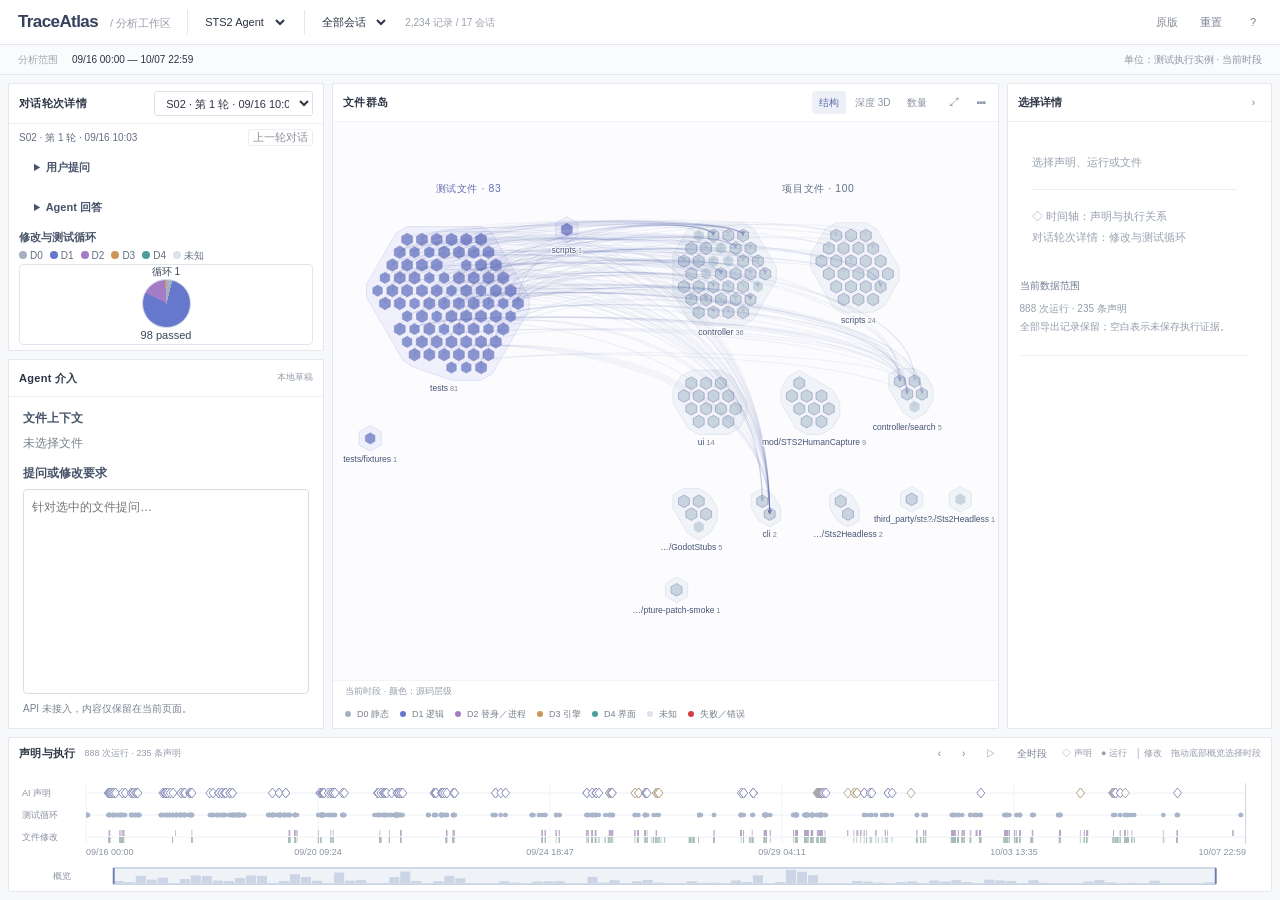
==== commit 9a3960c2: "联动对话轮次、测试循环与文件岛，补全历史运行证据" ====
--- a/TraceAtlas/review.html
+++ b/TraceAtlas/review.html
@@ -9,15 +9,15 @@
   <header class="review-top"><a class="wordmark" href="review.html">TraceAtlas<span> / 分析工作区</span></a><select id="review-dataset" aria-label="数据集"><option value="sts2">STS2 Agent</option><option value="sszx">sszx_vs_zz</option></select><select id="review-session" aria-label="会话"></select><span id="data-counts"></span><div class="top-spacer"></div><a href="index.html" id="original-link">原版</a><button id="review-reset">重置</button><button id="review-help" aria-label="操作说明">?</button></header>
   <div class="review-context"><span class="context-label">分析范围</span><span id="scope-label">全部运行</span><span id="selection-label"></span><button id="clear-selection" hidden>清除选择 ×</button><span class="context-unit" id="unit-label"></span></div>
   <main class="research-grid">
-    <section class="panel composition-panel"><div class="head"><h2>运行构成</h2><span id="composition-total"></span><button class="quiet" id="clear-filter" hidden>清除筛选</button></div><div id="composition"></div><div class="composition-foot" id="composition-note"></div></section>
-    <section class="panel evolution-panel"><div class="head"><h2>测试演变</h2><span id="evolution-count"></span><button class="quiet" id="compare-toggle">比较 A / B</button></div><div id="comparison" hidden></div><div id="evolution" class="evolution-scroll" tabindex="0" aria-label="测试与运行矩阵，滚动查看更多运行"></div><div class="matrix-key"><i class="dot pass"></i>通过 <i class="dot fail"></i>失败／错误 <i class="matrix-inferred"></i>身份推断 <i class="matrix-empty"></i>无执行证据</div></section>
+    <section class="panel composition-panel"><div class="head"><h2>对话轮次详情</h2><select id="turn-choice" aria-label="查看对话轮次"></select></div><div id="turn-detail" class="turn-body"></div></section>
+    <section class="panel evolution-panel"><div class="head"><h2>Agent 介入</h2><span>本地草稿</span></div><div class="agent-body"><label>文件上下文</label><div id="agent-context"></div><label for="agent-input">提问或修改要求</label><textarea id="agent-input" placeholder="针对选中的文件提问…"></textarea><small>API 未接入，内容仅保留在当前页面。</small></div></section>
     <section class="panel map-panel"><div class="head"><h2>文件群岛</h2><span id="map-caption"></span><div class="top-spacer"></div><div class="map-modes"><button data-map-mode="structure" aria-pressed="true">结构</button><button data-map-mode="depth" aria-pressed="false">深度 3D</button><button data-map-mode="count" aria-pressed="false">数量</button></div><button id="map-zoom" class="quiet" title="放大地图">⤢</button><details class="map-options"><summary aria-label="地图显示设置">⋯</summary><div><label><input id="show-refs" type="checkbox" checked>引用关系</label><label><input id="show-types" type="checkbox" checked>类型颜色</label><button id="map-fit">适配地图</button><button id="clear-file">取消文件选择</button></div></details></div><div class="plot-scroll map-scroll" id="file-map"></div><div id="map-metric-caption"></div><div id="map-profile" hidden></div><div class="foot" id="map-legend"></div></section>
     <section class="panel inspector-panel"><div class="head"><h2>选择详情</h2><span id="detail-kind"></span><button id="inspector-toggle" class="quiet" title="收起详情">›</button></div><div id="detail"></div></section>
     <section class="panel time-panel"><div class="head"><h2>声明与执行</h2><span id="timeline-range"></span><div class="top-spacer"></div><button id="time-previous" class="quiet" title="上一条声明">‹</button><button id="time-next" class="quiet" title="下一条声明">›</button><button id="map-play" class="quiet" title="按运行播放">▷</button><button id="time-all" class="quiet">全时段</button><span class="time-legend">◇ 声明　● 运行　│ 修改　拖动底部概览选择时段</span></div><div id="timeline"></div><div id="time-overview" tabindex="0" aria-label="拖动选择时间范围"></div></section>
   </main>
   <div id="chart-tooltip" class="chart-tooltip" hidden></div>
-  <dialog id="review-guide"><div class="head"><h2>分析工作区</h2><button id="close-help">关闭</button></div><div class="guide-content"><p>底部拖动概览选择时段，点菱形查看 AI 声明，点运行选择一批执行记录。声明与运行的连接表示候选关系。</p><p>左上矩阵：行表示测试深度，列表示身份依据，条长为实例数。点格子联动地图；未知深度不会归入 D0。</p><p>左下矩阵：列是按时间排序的运行，行按文件聚合。点行名展开函数，点列选择运行，Shift＋点列设为 A。斜线表示推断身份，空白表示没有该条执行证据。</p><p>选中地图文件后，构成图和演变矩阵显示与它相关的测试。右侧显示相同口径的摘要、实例和引用来源。</p><p>数量单位：实例 = 一次运行中的测试身份条目；同一身份重复运行重复计数。集合比较按测试名去重。源码或邻近版本推断不证明该实例通过；静态调用也不等于动态覆盖。</p><p>尚未定位身份的摘要数量单独列出。新版本保留所有可关联到当前项目轮次的声明，不要求声明先映射到地图。</p></div></dialog>
+  <dialog id="review-guide"><div class="head"><h2>分析工作区</h2><button id="close-help">关闭</button></div><div class="guide-content"><p>底部拖动概览选择时段，点菱形查看 AI 声明，点运行选择一批执行记录。声明与运行的连接表示候选关系。</p><p>左上可浏览对话轮次，点击循环中的运行可定位地图与时间轴。左下显示当前选中文件及提问草稿。</p><p>数量单位：实例 = 一次运行中的测试身份条目；同一身份重复运行重复计数。集合比较按测试名去重。源码或邻近版本推断不证明该实例通过；静态调用也不等于动态覆盖。</p><p>尚未定位身份的摘要数量单独列出。新版本保留所有可关联到当前项目轮次的声明，不要求声明先映射到地图。</p></div></dialog>
   <noscript>请启用 JavaScript。</noscript>
-  <script src="dataset.js"></script><script src="dataset-sts2.js"></script><script src="pytest-depth-data.js"></script>
+  <script src="dataset.js"></script><script src="dataset-sts2.js"></script><script src="pytest-depth-data.js"></script><script src="review-writes.js"></script><script src="review-dialogues.js"></script>
   <script src="model.js"></script><script src="test-evidence.js"></script><script src="atlas.js"></script><script src="map-3d.js"></script><script src="map-view.js"></script><script src="review-data.js"></script><script src="review-app.js"></script>
 </body></html>
--- a/TraceAtlas/review.css
+++ b/TraceAtlas/review.css
@@ -13,3 +13,22 @@
 @media(max-height:800px){main.research-grid{grid-template-rows:minmax(190px,.85fr) minmax(180px,1.15fr) 135px}.composition-foot{padding:3px 10px;font-size:9px}.research-grid .head{min-height:32px!important;padding:5px 9px!important}#composition svg{min-height:165px}}
 @media(max-width:1150px){main.research-grid{grid-template-columns:280px minmax(0,1fr) 235px;gap:5px;padding:5px}.review-top{gap:8px;padding:0 10px}.wordmark span,#data-counts{display:none}.review-context{gap:8px;padding:0 10px}.context-unit{font-size:9px}.time-legend{display:none}.research-grid .map-panel>.head{gap:5px}.map-modes button{padding:2px 4px}}
 @media(max-width:860px){main.research-grid{grid-template-columns:275px minmax(0,1fr);grid-template-areas:"composition map" "evolution map" "time time"}.inspector-panel{position:fixed!important;right:8px;top:90px;bottom:150px;width:270px;z-index:40;box-shadow:0 3px 15px #34405520!important}.inspector-collapsed .inspector-panel{width:30px;bottom:auto}.inspector-collapsed .research-grid{grid-template-columns:275px minmax(0,1fr)}.review-context{font-size:9px}.context-unit{display:none}}
+.turn-body,.agent-body{min-height:0;overflow:auto;padding:12px 14px;color:#465369}
+#turn-choice{min-width:0;max-width:54%;margin-left:auto}
+.turn-body h3{font-size:12px;margin:12px 0 5px}
+.turn-meta,.agent-body small,.turn-cycle small{font-size:10px;color:#78818e}
+.turn-prompt{white-space:pre-wrap;overflow-wrap:anywhere;margin:0;line-height:1.6}
+.turn-claims{margin-top:10px}.turn-claims button,.turn-cycle button{color:#315f58;background:#edf5f1;border:0;padding:3px 6px;margin:2px;max-width:100%;white-space:normal;text-align:left}
+.turn-cycle{border-top:1px solid #e4e7ed;padding:6px 0;display:flex;gap:10px;align-items:baseline;overflow-wrap:anywhere}
+.turn-cycle summary{cursor:pointer}.turn-cycle button{display:block}.turn-cycle button[aria-pressed=true]{outline:1px solid #608b80}
+.agent-body{display:flex;flex-direction:column;gap:7px;flex:1}.agent-body label{font-weight:600}.agent-body textarea{resize:none;flex:1;min-height:44px;padding:8px;border:1px solid #d7dce5;border-radius:4px;font:inherit}
+#agent-context{color:#78818e;margin-bottom:5px}.file-chip{border-radius:12px;max-width:100%;overflow-wrap:anywhere;white-space:normal;text-align:left;color:#425c8a;background:#eef2fa}
+.turn-nav,.cycle-legend{display:flex;flex-wrap:wrap;align-items:center;gap:4px 7px;font-size:10px;color:#626e80}.turn-nav span{margin-right:auto}.turn-nav button,.turn-answer summary{font-size:11px;cursor:pointer}.turn-answer{margin:5px 0}.turn-answer p{padding:6px 0}
+.cycle-grid{display:grid;grid-template-columns:repeat(auto-fill,minmax(76px,1fr));gap:4px;margin-top:5px}.cycle-card{display:flex;flex-direction:column;align-items:center;gap:3px;padding:4px;min-width:0;border:1px solid #e2e5ed;border-radius:4px;background:white;color:#384559;font-size:11px;white-space:normal}.cycle-card:hover,.cycle-card[aria-pressed=true]{background:#eef1fa;border-color:#8997c4}.cycle-card small{font-size:10px}.cycle-pie{display:block;width:36px;height:36px;border:1px solid #d2d6e1;border-radius:50%;box-sizing:border-box}.cycle-legend i{display:inline-block;width:8px;height:8px;margin-right:3px;border-radius:50%}
+.turn-body{flex:1;display:flex;flex-direction:column;overflow:hidden;gap:3px;padding:5px 10px}
+.turn-body h3{margin:1px 0;font-size:11px}
+.turn-disclosure{flex:none;font-size:11px}.turn-disclosure summary{cursor:pointer;font-weight:600}.turn-disclosure p{margin:4px 0;padding-left:12px;white-space:pre-wrap;overflow-wrap:anywhere;line-height:1.5}
+.turn-body:has(.turn-disclosure[open]){overflow-y:auto}.turn-body:has(.turn-disclosure[open]) .cycle-grid{flex:none;min-height:100px}
+.cycle-grid{flex:1;min-height:0;gap:3px;margin:0}.cycle-card{justify-content:center;padding:1px;gap:1px;overflow:hidden;line-height:1.1}.cycle-pie{width:var(--pie);height:var(--pie);flex:none}.cycle-card>span{max-width:100%;white-space:nowrap;text-overflow:ellipsis;overflow:hidden}.dense-result{display:none}.dense .cycle-card{flex-direction:row}.dense .cycle-card small,.dense .cycle-card>span{display:none}.dense .dense-result{display:block;font-size:9px;font-weight:500}
+.turn-body button{min-height:0;line-height:1.2}.turn-nav button,.turn-reading button{padding:1px 4px}.cycle-card{height:100%;max-height:100%;min-height:0}.turn-body .cycle-legend{line-height:1.1}
+@media(max-height:800px){.turn-body{gap:2px}.turn-body h3{font-size:10px}}
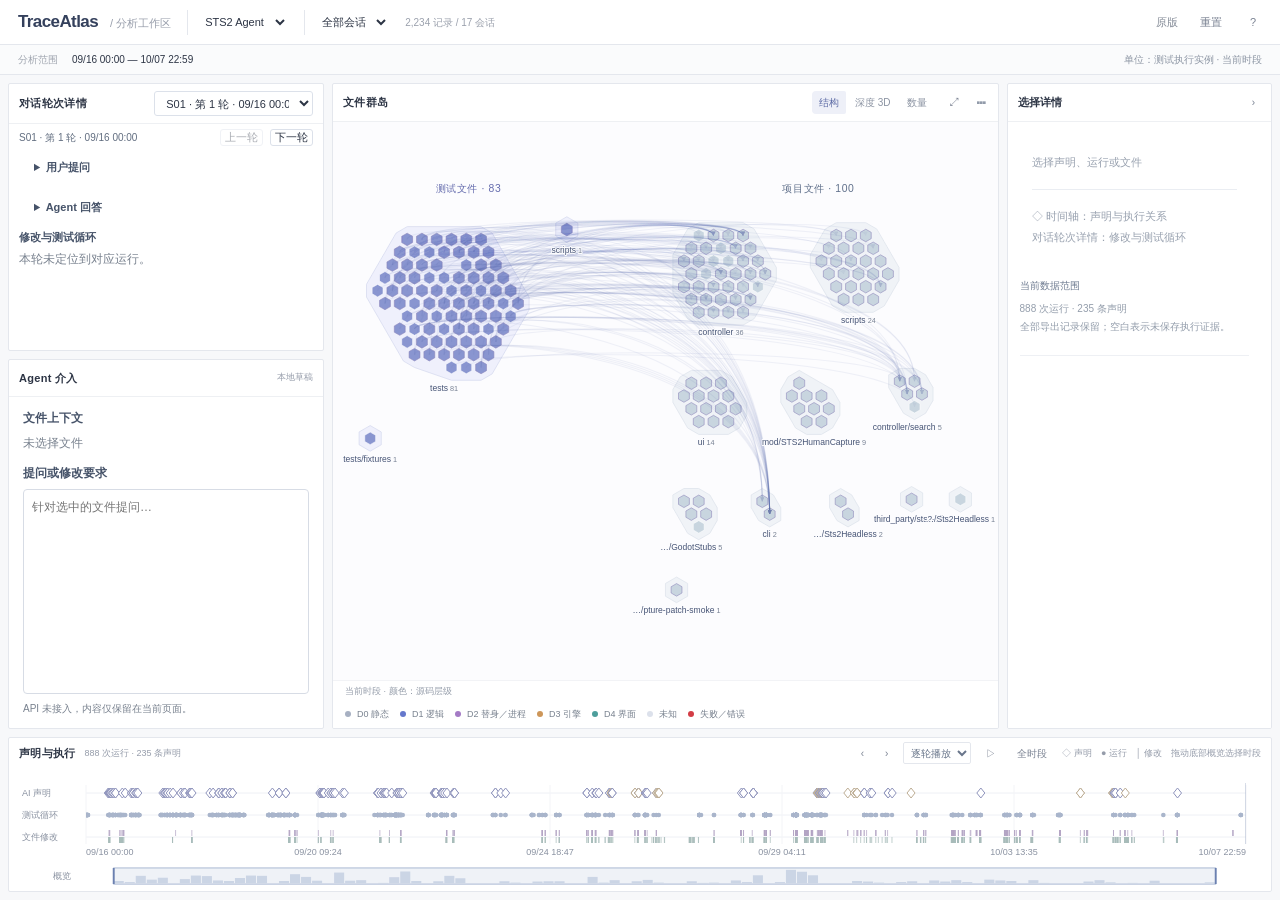
==== commit 766cd267: "优化了图线绘制和逐轮切换 优化了图线绘制和逐轮切换" ====
--- a/TraceAtlas/review.html
+++ b/TraceAtlas/review.html
@@ -13,10 +13,10 @@
     <section class="panel evolution-panel"><div class="head"><h2>Agent 介入</h2><span>本地草稿</span></div><div class="agent-body"><label>文件上下文</label><div id="agent-context"></div><label for="agent-input">提问或修改要求</label><textarea id="agent-input" placeholder="针对选中的文件提问…"></textarea><small>API 未接入，内容仅保留在当前页面。</small></div></section>
     <section class="panel map-panel"><div class="head"><h2>文件群岛</h2><span id="map-caption"></span><div class="top-spacer"></div><div class="map-modes"><button data-map-mode="structure" aria-pressed="true">结构</button><button data-map-mode="depth" aria-pressed="false">深度 3D</button><button data-map-mode="count" aria-pressed="false">数量</button></div><button id="map-zoom" class="quiet" title="放大地图">⤢</button><details class="map-options"><summary aria-label="地图显示设置">⋯</summary><div><label><input id="show-refs" type="checkbox" checked>引用关系</label><label><input id="show-types" type="checkbox" checked>类型颜色</label><button id="map-fit">适配地图</button><button id="clear-file">取消文件选择</button></div></details></div><div class="plot-scroll map-scroll" id="file-map"></div><div id="map-metric-caption"></div><div id="map-profile" hidden></div><div class="foot" id="map-legend"></div></section>
     <section class="panel inspector-panel"><div class="head"><h2>选择详情</h2><span id="detail-kind"></span><button id="inspector-toggle" class="quiet" title="收起详情">›</button></div><div id="detail"></div></section>
-    <section class="panel time-panel"><div class="head"><h2>声明与执行</h2><span id="timeline-range"></span><div class="top-spacer"></div><button id="time-previous" class="quiet" title="上一条声明">‹</button><button id="time-next" class="quiet" title="下一条声明">›</button><button id="map-play" class="quiet" title="按运行播放">▷</button><button id="time-all" class="quiet">全时段</button><span class="time-legend">◇ 声明　● 运行　│ 修改　拖动底部概览选择时段</span></div><div id="timeline"></div><div id="time-overview" tabindex="0" aria-label="拖动选择时间范围"></div></section>
+    <section class="panel time-panel"><div class="head"><h2>声明与执行</h2><span id="timeline-range"></span><div class="top-spacer"></div><button id="time-previous" class="quiet" title="上一条声明">‹</button><button id="time-next" class="quiet" title="下一条声明">›</button><select id="play-mode" aria-label="播放模式" title="逐轮仅显示本轮，累积叠加此前各轮"><option value="turn">逐轮播放</option><option value="cumulative">累积播放</option></select><button id="map-play" class="quiet" title="播放／暂停" aria-label="开始播放" aria-pressed="false">▷</button><button id="time-all" class="quiet">全时段</button><span class="time-legend">◇ 声明　● 运行　│ 修改　拖动底部概览选择时段</span></div><div id="timeline"></div><div id="time-overview" tabindex="0" aria-label="拖动选择时间范围"></div></section>
   </main>
   <div id="chart-tooltip" class="chart-tooltip" hidden></div>
-  <dialog id="review-guide"><div class="head"><h2>分析工作区</h2><button id="close-help">关闭</button></div><div class="guide-content"><p>底部拖动概览选择时段，点菱形查看 AI 声明，点运行选择一批执行记录。声明与运行的连接表示候选关系。</p><p>左上可浏览对话轮次，点击循环中的运行可定位地图与时间轴。左下显示当前选中文件及提问草稿。</p><p>数量单位：实例 = 一次运行中的测试身份条目；同一身份重复运行重复计数。集合比较按测试名去重。源码或邻近版本推断不证明该实例通过；静态调用也不等于动态覆盖。</p><p>尚未定位身份的摘要数量单独列出。新版本保留所有可关联到当前项目轮次的声明，不要求声明先映射到地图。</p></div></dialog>
+  <dialog id="review-guide"><div class="head"><h2>分析工作区</h2><button id="close-help">关闭</button></div><div class="guide-content"><p>底部拖动概览选择时段，点菱形查看 AI 声明，点运行选择一批执行记录。声明与运行的连接表示候选关系。</p><p>左上可用下拉菜单或「上一轮／下一轮」浏览同会话的全部对话（包括没有测试的轮次）。选择对话轮次后，地图汇总该轮全部运行，并显示截至本轮末的文件状态；点击循环可进一步查看单次运行。左下显示当前选中文件及提问草稿。</p><p>右下播放可切换「逐轮播放」与「累积播放」：前者只显示当前轮的运行；后者叠加所选时段起点至当前轮的运行。两者均按轮推进，包含无测试轮次。切换模式会暂停；再次点击播放继续，播到末轮后再次播放从头开始。相同测试重复运行会累加，不代表不同测试数量。</p><p>数量单位：实例 = 一次运行中的测试身份条目；同一身份重复运行重复计数。集合比较按测试名去重。源码或邻近版本推断不证明该实例通过；静态调用也不等于动态覆盖。</p><p>尚未定位身份的摘要数量单独列出。新版本保留所有可关联到当前项目轮次的声明，不要求声明先映射到地图。</p></div></dialog>
   <noscript>请启用 JavaScript。</noscript>
   <script src="dataset.js"></script><script src="dataset-sts2.js"></script><script src="pytest-depth-data.js"></script><script src="review-writes.js"></script><script src="review-dialogues.js"></script>
   <script src="model.js"></script><script src="test-evidence.js"></script><script src="atlas.js"></script><script src="map-3d.js"></script><script src="map-view.js"></script><script src="review-data.js"></script><script src="review-app.js"></script>
--- a/TraceAtlas/review.css
+++ b/TraceAtlas/review.css
@@ -32,3 +32,6 @@
 .cycle-grid{flex:1;min-height:0;gap:3px;margin:0}.cycle-card{justify-content:center;padding:1px;gap:1px;overflow:hidden;line-height:1.1}.cycle-pie{width:var(--pie);height:var(--pie);flex:none}.cycle-card>span{max-width:100%;white-space:nowrap;text-overflow:ellipsis;overflow:hidden}.dense-result{display:none}.dense .cycle-card{flex-direction:row}.dense .cycle-card small,.dense .cycle-card>span{display:none}.dense .dense-result{display:block;font-size:9px;font-weight:500}
 .turn-body button{min-height:0;line-height:1.2}.turn-nav button,.turn-reading button{padding:1px 4px}.cycle-card{height:100%;max-height:100%;min-height:0}.turn-body .cycle-legend{line-height:1.1}
 @media(max-height:800px){.turn-body{gap:2px}.turn-body h3{font-size:10px}}
+
+#play-mode{font:inherit;font-size:10px;color:#69768b;border:1px solid var(--line);border-radius:2px;background:#fff;padding:1px 3px;min-height:22px;max-width:90px}
+.turn-nav button:disabled{opacity:.4;cursor:default}
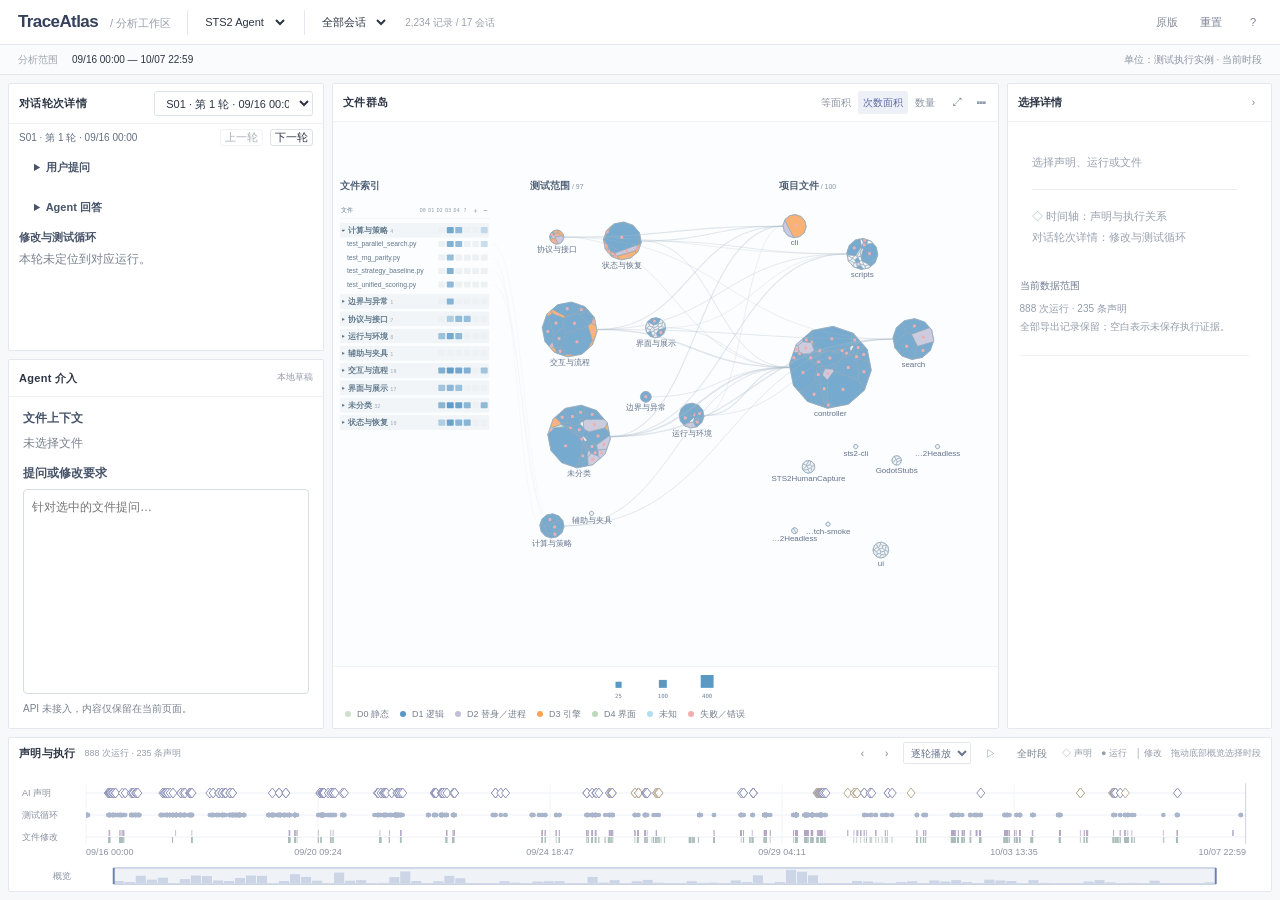
==== commit 4d255f78: "新版 新版" ====
--- a/TraceAtlas/review.html
+++ b/TraceAtlas/review.html
@@ -11,13 +11,13 @@
   <main class="research-grid">
     <section class="panel composition-panel"><div class="head"><h2>对话轮次详情</h2><select id="turn-choice" aria-label="查看对话轮次"></select></div><div id="turn-detail" class="turn-body"></div></section>
     <section class="panel evolution-panel"><div class="head"><h2>Agent 介入</h2><span>本地草稿</span></div><div class="agent-body"><label>文件上下文</label><div id="agent-context"></div><label for="agent-input">提问或修改要求</label><textarea id="agent-input" placeholder="针对选中的文件提问…"></textarea><small>API 未接入，内容仅保留在当前页面。</small></div></section>
-    <section class="panel map-panel"><div class="head"><h2>文件群岛</h2><span id="map-caption"></span><div class="top-spacer"></div><div class="map-modes"><button data-map-mode="structure" aria-pressed="true">结构</button><button data-map-mode="depth" aria-pressed="false">深度 3D</button><button data-map-mode="count" aria-pressed="false">数量</button></div><button id="map-zoom" class="quiet" title="放大地图">⤢</button><details class="map-options"><summary aria-label="地图显示设置">⋯</summary><div><label><input id="show-refs" type="checkbox" checked>引用关系</label><label><input id="show-types" type="checkbox" checked>类型颜色</label><button id="map-fit">适配地图</button><button id="clear-file">取消文件选择</button></div></details></div><div class="plot-scroll map-scroll" id="file-map"></div><div id="map-metric-caption"></div><div id="map-profile" hidden></div><div class="foot" id="map-legend"></div></section>
+    <section class="panel map-panel"><div class="head"><h2>文件群岛</h2><span id="map-caption"></span><div class="top-spacer"></div><div class="map-modes"><button data-map-mode="structure" aria-pressed="false">等面积</button><button data-map-mode="size" aria-pressed="true">次数面积</button><button data-map-mode="count" aria-pressed="false">数量</button></div><button id="map-zoom" class="quiet" title="放大地图">⤢</button><details class="map-options"><summary aria-label="地图显示设置">⋯</summary><div><label><input id="show-refs" type="checkbox" checked>引用关系</label><label><input id="show-types" type="checkbox" checked>层级颜色</label><button id="map-fit">适配地图</button><button id="clear-file">取消文件选择</button></div></details></div><div class="plot-scroll map-scroll" id="file-map"></div><div id="map-size-key" class="map-size-key"></div><div id="map-metric-caption"></div><div id="map-profile" hidden></div><div class="foot" id="map-legend"></div></section>
     <section class="panel inspector-panel"><div class="head"><h2>选择详情</h2><span id="detail-kind"></span><button id="inspector-toggle" class="quiet" title="收起详情">›</button></div><div id="detail"></div></section>
     <section class="panel time-panel"><div class="head"><h2>声明与执行</h2><span id="timeline-range"></span><div class="top-spacer"></div><button id="time-previous" class="quiet" title="上一条声明">‹</button><button id="time-next" class="quiet" title="下一条声明">›</button><select id="play-mode" aria-label="播放模式" title="逐轮仅显示本轮，累积叠加此前各轮"><option value="turn">逐轮播放</option><option value="cumulative">累积播放</option></select><button id="map-play" class="quiet" title="播放／暂停" aria-label="开始播放" aria-pressed="false">▷</button><button id="time-all" class="quiet">全时段</button><span class="time-legend">◇ 声明　● 运行　│ 修改　拖动底部概览选择时段</span></div><div id="timeline"></div><div id="time-overview" tabindex="0" aria-label="拖动选择时间范围"></div></section>
   </main>
   <div id="chart-tooltip" class="chart-tooltip" hidden></div>
-  <dialog id="review-guide"><div class="head"><h2>分析工作区</h2><button id="close-help">关闭</button></div><div class="guide-content"><p>底部拖动概览选择时段，点菱形查看 AI 声明，点运行选择一批执行记录。声明与运行的连接表示候选关系。</p><p>左上可用下拉菜单或「上一轮／下一轮」浏览同会话的全部对话（包括没有测试的轮次）。选择对话轮次后，地图汇总该轮全部运行，并显示截至本轮末的文件状态；点击循环可进一步查看单次运行。左下显示当前选中文件及提问草稿。</p><p>右下播放可切换「逐轮播放」与「累积播放」：前者只显示当前轮的运行；后者叠加所选时段起点至当前轮的运行。两者均按轮推进，包含无测试轮次。切换模式会暂停；再次点击播放继续，播到末轮后再次播放从头开始。相同测试重复运行会累加，不代表不同测试数量。</p><p>数量单位：实例 = 一次运行中的测试身份条目；同一身份重复运行重复计数。集合比较按测试名去重。源码或邻近版本推断不证明该实例通过；静态调用也不等于动态覆盖。</p><p>尚未定位身份的摘要数量单独列出。新版本保留所有可关联到当前项目轮次的声明，不要求声明先映射到地图。</p></div></dialog>
+  <dialog id="review-guide"><div class="head"><h2>分析工作区</h2><button id="close-help">关闭</button></div><div class="guide-content"><p>底部拖动概览选择时段，点菱形查看 AI 声明，点运行选择一批执行记录。声明与运行的连接表示候选关系。</p><p>左上可用下拉菜单或「上一轮／下一轮」浏览同会话的全部对话（包括没有测试的轮次）。选择对话轮次后，地图汇总该轮全部运行，并显示截至本轮末的文件状态；点击循环可进一步查看单次运行。左下显示当前选中文件及提问草稿。</p><p>右下播放可切换「逐轮播放」与「累积播放」：前者只显示当前轮的运行；后者叠加所选时段起点至当前轮的运行。两者均按轮推进，包含无测试轮次。切换模式会暂停；再次点击播放继续，播到末轮后再次播放从头开始。相同测试重复运行会累加，不代表不同测试数量。</p><p>主图由地块本身编码信息：面积是“最小保留面积 + 当前关联条目次数 × 固定比例尺”，所有岛和轮次共用同一尺度；颜色表示条目最多的主导层级。灰色小地块表示没有已定位执行条目。区域面积包含最小保留部分，因此是带基础面积的近似数量编码，不是覆盖率。等面积模式便于检查结构；次数面积模式和数量模式按条目次数分配面积。</p><p>左侧按测试文件类别展开，每个文件单独一行；六列为该文件 D0–D4／未知的条目统计。点击类别箭头展开／收起，顶部＋／−展开／收起全部；列表独立滚动。点击文件定位地块并查看右侧证据。列表保留所有已收集测试文件，不在当前可见范围的文件在悬停中注明，地图不会提前显示其执行证据。</p><p>默认只显示岛间汇总线，点击汇总线查看文件对；点击文件显示其直接路径。已展开且在列表可视范围内的文件行通过细线连接地块。粉色叉标表示该文件记录了失败／错误，完整结果与层级构成在右侧查看。</p><p>地块使用面积约束的加权 Voronoi（幂图）求解，每轮以实际次数调整边界；求解不能满足误差阈值的组使用面积精确的凸多边形 treemap。岛中心保持固定，边界和单元质心随数量变化，不表示依赖跳数。几何结果会缓存供重复查看使用。</p><p>数量单位：实例 = 一次运行中的测试身份条目；同一身份重复运行重复计数。集合比较按测试名去重。源码或邻近版本推断不证明该实例通过；静态调用也不等于动态覆盖。</p><p>尚未定位身份的摘要数量单独列出。新版本保留所有可关联到当前项目轮次的声明，不要求声明先映射到地图。</p></div></dialog>
   <noscript>请启用 JavaScript。</noscript>
   <script src="dataset.js"></script><script src="dataset-sts2.js"></script><script src="pytest-depth-data.js"></script><script src="review-writes.js"></script><script src="review-dialogues.js"></script>
-  <script src="model.js"></script><script src="test-evidence.js"></script><script src="atlas.js"></script><script src="map-3d.js"></script><script src="map-view.js"></script><script src="review-data.js"></script><script src="review-app.js"></script>
+  <script src="model.js"></script><script src="test-evidence.js"></script><script src="atlas.js"></script><script src="review-map-model.js"></script><script src="review-map-terrain.js"></script><script src="review-area-layout.js"></script><script src="review-map-view.js"></script><script src="review-data.js"></script><script src="review-app.js"></script>
 </body></html>
--- a/TraceAtlas/review.css
+++ b/TraceAtlas/review.css
@@ -35,3 +35,57 @@
 
 #play-mode{font:inherit;font-size:10px;color:#69768b;border:1px solid var(--line);border-radius:2px;background:#fff;padding:1px 3px;min-height:22px;max-width:90px}
 .turn-nav button:disabled{opacity:.4;cursor:default}
+
+/* Flat explanatory map: topic ports and file nodes share one SVG coordinate system. */
+.review-map-flat{width:100%;height:100%;display:block;touch-action:none}
+.review-map-heading{font:600 18px "Segoe UI","Microsoft YaHei",sans-serif;fill:#4E5F76}
+.review-map-sub{font:13px "Segoe UI","Microsoft YaHei",sans-serif;fill:#8A96A6}
+.review-island{stroke-width:1;stroke-linejoin:round}
+.review-island-label{font:15px "Segoe UI","Microsoft YaHei",sans-serif;fill:#62738C}
+.review-topic-label{font:600 16px "Segoe UI","Microsoft YaHei",sans-serif;fill:#52647D}
+.review-topic-value{font:16px Consolas,monospace;fill:#677F9C}
+.review-topic-card{cursor:pointer}.review-topic-card:hover>rect{stroke:#6D85A4;fill:#F4F6FA}
+.review-count{font:8px Consolas,monospace;fill:#34445C;pointer-events:none}
+.map-file{cursor:pointer}.map-file:hover .review-cell-slot{stroke:#526D90;stroke-width:2}
+#map-size-metric{min-width:0;max-width:116px;border:1px solid #E1E6ED;border-radius:2px;background:#fff;color:#748297;font-size:10px;padding:2px}
+.map-size-key{display:flex;gap:12px;align-items:center;justify-content:center;flex:none;padding:3px 10px;font-size:9px;color:#8290A3;border-top:1px solid #F0F2F6;min-height:34px}
+.map-size-key[hidden]{display:none}.map-size-key svg{width:136px;height:30px;overflow:visible}.map-size-key text{font:8px Consolas,monospace;fill:#738297}
+.topic-detail-bars{display:flex;flex-direction:column;gap:7px;margin:16px 0}.topic-detail-bars>div{display:flex;gap:8px;align-items:center;font-size:10px}.topic-detail-bars span{width:78px;flex:none;color:#7D899B}.topic-detail-bars i{height:6px;width:calc(115px * var(--n) / var(--max));background:var(--color)}.topic-detail-bars b{font-weight:400;color:#8895A6}
+.topic-match{border-bottom:1px solid #EEF1F5;padding:8px 0}.topic-match span{font-size:9px;color:#7B91AF;background:#F0F4F8;padding:2px 4px}.topic-match p{font:10px/1.6 Consolas,monospace;color:#72839A;overflow-wrap:anywhere;margin-top:4px}
+
+.review-map-heading{font-size:calc(18px * var(--map-label-scale,1))}.review-map-sub{font-size:calc(13px * var(--map-label-scale,1))}.review-island-label{font-size:calc(15px * var(--map-label-scale,1))}.review-topic-label,.review-topic-value{font-size:calc(16px * var(--map-label-scale,1))}
+
+.review-topic-value{font-size:calc(14px * var(--map-label-scale,1))}
+
+/* Topic matrix stays at the left boundary of the file map. */
+.review-matrix-label{font:calc(14px * var(--map-label-scale,1)) "Segoe UI","Microsoft YaHei",sans-serif;fill:#617184}
+.review-matrix-col{font:12px Consolas,monospace;fill:#8A98A6}
+.review-topic-row{cursor:pointer}.review-topic-row:hover .review-row-background{fill:#F0F5F8;stroke:#5b99c5}
+.review-workspace .map-scroll{background:#FDFDFE}
+#map-metric-caption{display:none}
+
+#map-terrain{font:inherit;font-size:10px;min-width:0;max-width:85px;padding:2px 3px;color:#647991;border:1px solid #DFE7ED;border-radius:2px;background:#fff}
+.review-territory{cursor:pointer;stroke-linejoin:round}.review-territory:hover{fill-opacity:.4;stroke:#5b99c5;stroke-width:1.5}
+.review-node-hit{cursor:pointer}.map-file:hover .review-node-hit{stroke:#5b99c5;stroke-width:1;fill:#5b99c5;fill-opacity:.07}
+.review-error-dot{pointer-events:none}.review-map-flat{background:#FCFDFE}
+.research-grid .map-panel>.head{gap:6px}.map-modes button{padding:2px 5px}
+
+/* Voronoi remains the single geographic representation. */
+.review-territory{stroke-linejoin:round}.review-territory:hover{fill-opacity:.24;stroke:#527C9B;stroke-width:1.2}
+.review-coastlines{opacity:.9}.review-node{pointer-events:none}.review-island-label{paint-order:stroke;stroke:#FCFDFE;stroke-width:4px;stroke-linejoin:round}
+.review-bundle{cursor:pointer}.review-bundle:hover .review-bundle-stroke{stroke:#5b99c5;opacity:.9}
+.review-matrix-label{fill:#667989;font-size:calc(13px * var(--map-label-scale,1))}.review-matrix-col{font-size:13px;fill:#8495A3}
+.review-topic-row:hover .review-row-background{fill:#F0F5F8;stroke:none}.review-row-background{transition:fill .1s}
+.bundle-route{display:flex;align-items:center;gap:12px;font-size:12px;color:#576E88;overflow-wrap:anywhere}.bundle-route span{flex:1}.bundle-route i{font-style:normal;color:#9EB0C0}
+.bundle-pair{display:grid;grid-template-columns:minmax(0,1fr) 12px minmax(0,1fr) 25px;align-items:center;gap:5px;border-bottom:1px solid #F0F3F6;padding:4px 0}.bundle-pair button{font-size:9px;overflow-wrap:anywhere}.bundle-pair>span,.bundle-pair>small{font-size:9px;color:#9BABBA}
+
+.review-tree-wrap{height:100%;display:flex;flex-direction:column;background:#FCFDFE;font:var(--tree-font,18px)/1.35 "Segoe UI","Microsoft YaHei",sans-serif;color:#627A8D;box-sizing:border-box}
+.tree-toolbar{display:flex;align-items:center;gap:5px;flex:none;height:42px;border-bottom:1px solid #E5EBF0;padding:0 4px;font-size:15px}
+.tree-toolbar>span:first-child{flex:1}.tree-columns{display:grid;grid-template-columns:repeat(6,18px);gap:4px}.tree-columns b{font:13px Consolas,monospace;text-align:center;font-weight:400;color:#8F9DAA}
+.tree-toolbar button{font:19px/1 Consolas,monospace;border:0;background:transparent;color:#8499AA;padding:1px 3px;min-height:0}
+.review-file-tree{min-height:0;flex:1;overflow:auto;scrollbar-width:thin;overscroll-behavior:contain;padding:4px 3px 20px 0}
+.review-file-tree button{font:inherit;display:flex;align-items:center;gap:8px;width:100%;box-sizing:border-box;border:0;border-radius:2px;background:transparent;text-align:left;color:inherit;min-height:35px;padding:5px 4px;white-space:nowrap;cursor:pointer}
+.tree-class-row{margin-top:7px;font-weight:600!important;background:#F1F5F8!important}.tree-class-row small{font:13px Consolas,monospace;color:#9AACBA;margin-left:6px}
+.tree-file-name{flex:1;min-width:0;overflow:hidden;text-overflow:ellipsis}.tree-file-row .tree-file-name{padding-left:14px;font-size:calc(var(--tree-font) * .85)}.tree-file-row:hover,.tree-file-row.is-selected{background:#EAF2F8!important;color:#476C8B!important}.tree-file-row.no-evidence .tree-file-name{color:#A8B4BF}
+.tree-heat{display:grid;grid-template-columns:repeat(6,18px);gap:4px;flex:none}.tree-heat i{display:block;height:16px;border-radius:2px}
+.review-area-island{pointer-events:none}.review-error-mark{pointer-events:none}.review-count{font:12px Consolas,monospace;fill:#365267;paint-order:stroke;stroke:#fff;stroke-width:2px}
